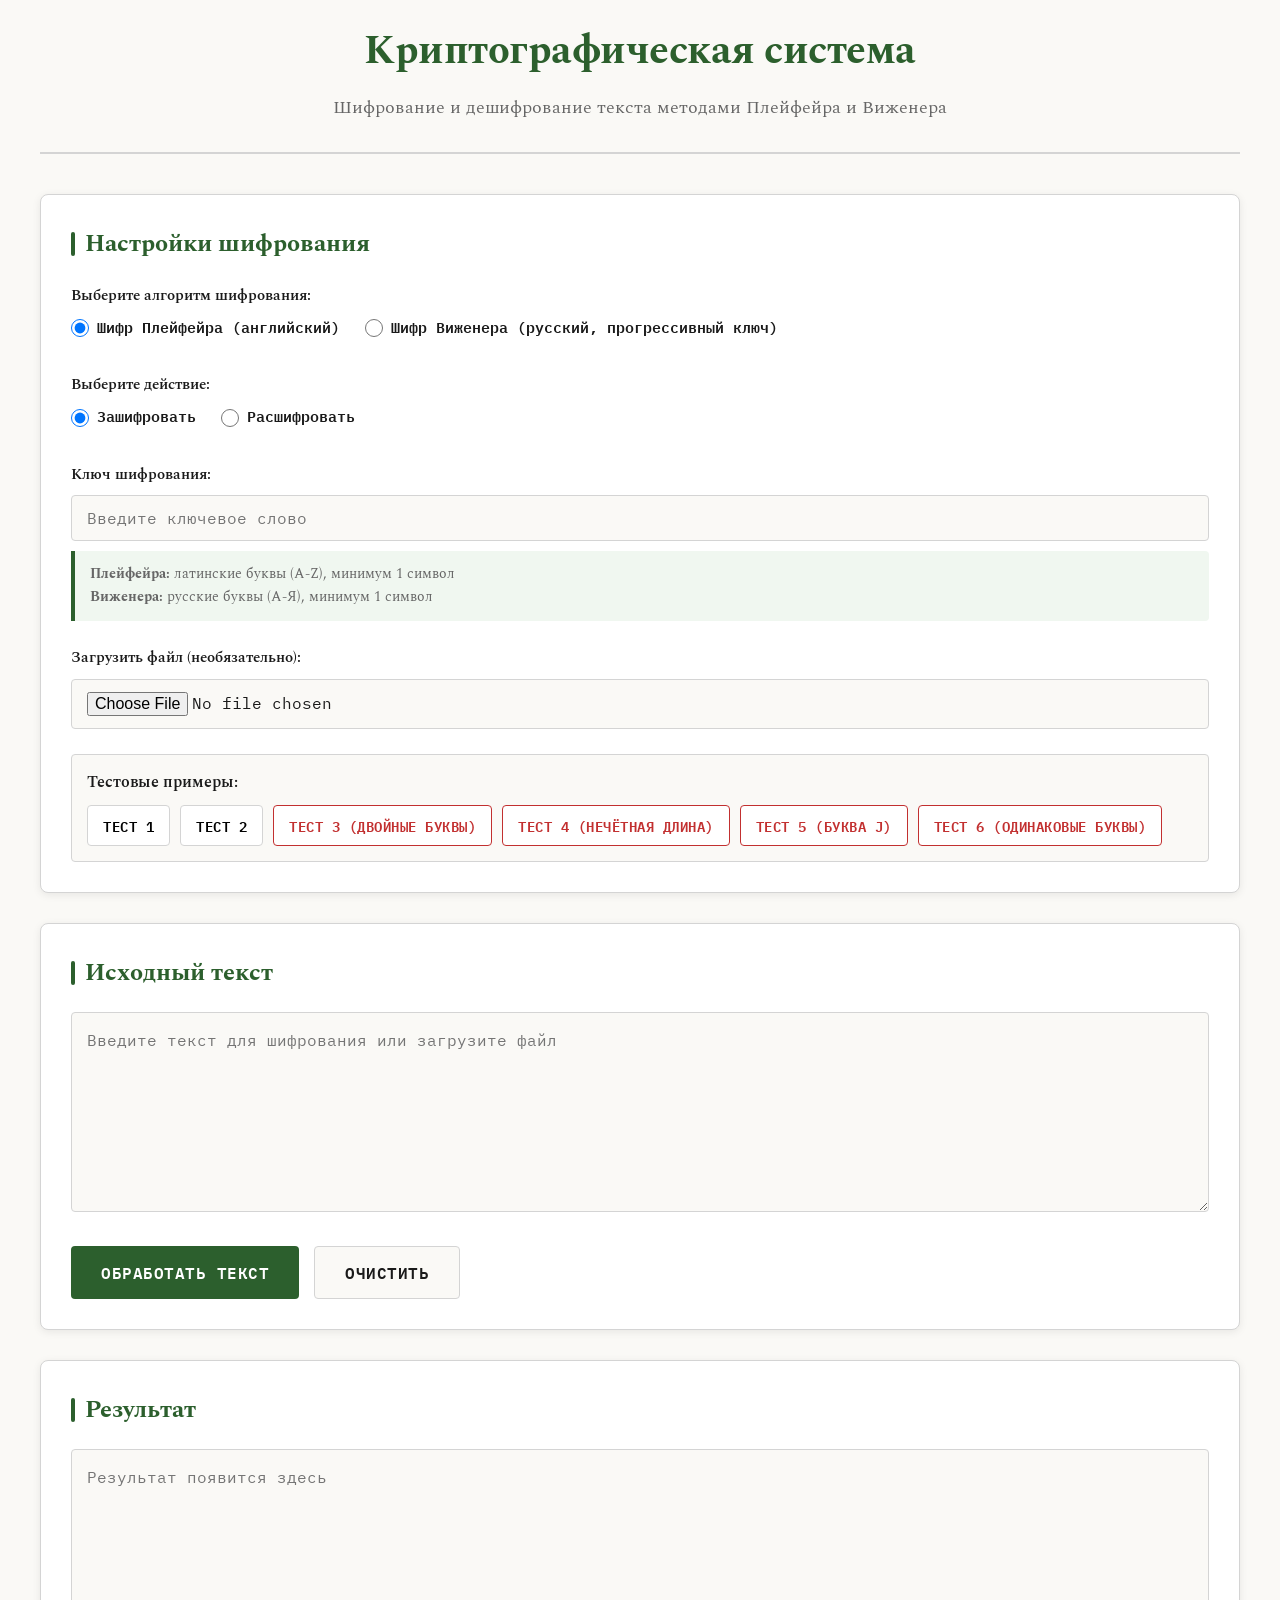
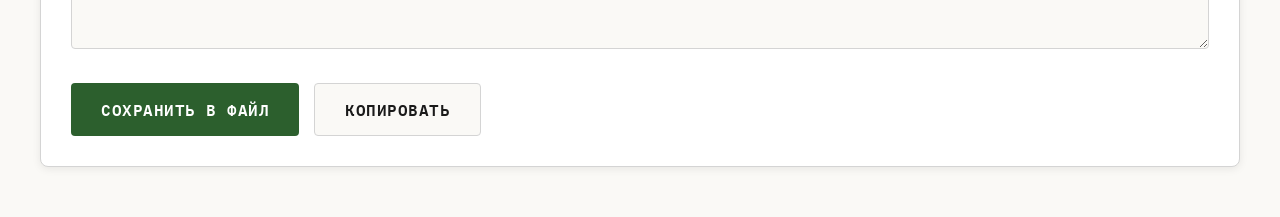
==== index.html @ 6251cba4 "created" ====
<!DOCTYPE html>
<html lang="ru">
<head>
    <meta charset="UTF-8">
    <meta name="viewport" content="width=device-width, initial-scale=1.0">
    <title>Криптографическая система - Шифрование текста</title>
    <link rel="stylesheet" href="styles.css">
</head>
<body>
    <div class="container">
        <header>
            <h1>Криптографическая система</h1>
            <p class="subtitle">Шифрование и дешифрование текста методами Плейфейра и Виженера</p>
        </header>
        
        <div class="main-grid">
            <div class="card">
                <h2 class="card-title">Настройки шифрования</h2>
                
                <div class="message" id="message"></div>
                
                <div class="form-group">
                    <label>Выберите алгоритм шифрования:</label>
                    <div class="radio-group">
                        <label class="radio-option">
                            <input type="radio" name="cipher" value="playfair" checked>
                            Шифр Плейфейра (английский)
                        </label>
                        <label class="radio-option">
                            <input type="radio" name="cipher" value="vigenere">
                            Шифр Виженера (русский, прогрессивный ключ)
                        </label>
                    </div>
                </div>
                
                <div class="form-group">
                    <label>Выберите действие:</label>
                    <div class="radio-group">
                        <label class="radio-option">
                            <input type="radio" name="action" value="encrypt" checked>
                            Зашифровать
                        </label>
                        <label class="radio-option">
                            <input type="radio" name="action" value="decrypt">
                            Расшифровать
                        </label>
                    </div>
                </div>
                
                <div class="form-group">
                    <label for="key">Ключ шифрования:</label>
                    <input type="text" id="key" placeholder="Введите ключевое слово" />
                    <div class="key-info">
                        <strong>Плейфейра:</strong> латинские буквы (A-Z), минимум 1 символ<br>
                        <strong>Виженера:</strong> русские буквы (А-Я), минимум 1 символ
                    </div>
                </div>
                
                <div class="form-group">
                    <label for="fileInput">Загрузить файл (необязательно):</label>
                    <input type="file" id="fileInput" accept=".txt" />
                </div>
                
                <div class="test-examples">
                    <div class="test-examples-title">Тестовые примеры:</div>
                    <div class="test-buttons" id="testButtons">
                        <!-- Тесты загружаются динамически через JS -->
                    </div>
                </div>
            </div>
            
            <div class="card">
                <h2 class="card-title">Исходный текст</h2>
                <div class="form-group">
                    <textarea id="inputText" placeholder="Введите текст для шифрования или загрузите файл"></textarea>
                </div>
                <div class="button-group">
                    <button class="btn-primary" onclick="processText()">Обработать текст</button>
                    <button class="btn-secondary" onclick="clearInput()">Очистить</button>
                </div>
            </div>
            
            <div class="card">
                <h2 class="card-title">Результат</h2>
                <div class="form-group">
                    <textarea id="outputText" placeholder="Результат появится здесь" readonly></textarea>
                </div>
                <div class="button-group">
                    <button class="btn-primary" onclick="saveToFile()">Сохранить в файл</button>
                    <button class="btn-secondary" onclick="copyToClipboard()">Копировать</button>
                </div>
            </div>
        </div>
    </div>
    
    <script src="script.js"></script>
</body>
</html>
---- styles.css ----
@import url('https://fonts.googleapis.com/css2?family=IBM+Plex+Mono:wght@400;600&family=Spectral:wght@400;700&display=swap');

* {
    margin: 0;
    padding: 0;
    box-sizing: border-box;
}

:root {
    --bg-primary: #faf9f6;
    --bg-secondary: #ffffff;
    --text-primary: #1a1a1a;
    --text-secondary: #666666;
    --accent: #2c5f2d;
    --accent-hover: #1e4620;
    --border: #d4d4d4;
    --error: #c23030;
    --success: #2c5f2d;
    --shadow: rgba(0, 0, 0, 0.08);
}

body {
    font-family: 'Spectral', serif;
    background: var(--bg-primary);
    color: var(--text-primary);
    line-height: 1.6;
    min-height: 100vh;
    padding: 20px;
}

.container {
    max-width: 1200px;
    margin: 0 auto;
}

header {
    text-align: center;
    margin-bottom: 40px;
    padding-bottom: 30px;
    border-bottom: 2px solid var(--border);
}

h1 {
    font-size: 2.5rem;
    font-weight: 700;
    color: var(--accent);
    margin-bottom: 10px;
    letter-spacing: -0.5px;
}

.subtitle {
    font-size: 1.1rem;
    color: var(--text-secondary);
    font-weight: 400;
}

.main-grid {
    display: grid;
    grid-template-columns: 1fr;
    gap: 30px;
    margin-bottom: 30px;
}

.card {
    background: var(--bg-secondary);
    border: 1px solid var(--border);
    border-radius: 8px;
    padding: 30px;
    box-shadow: 0 2px 8px var(--shadow);
}

.card-title {
    font-size: 1.5rem;
    font-weight: 700;
    margin-bottom: 20px;
    color: var(--accent);
    display: flex;
    align-items: center;
    gap: 10px;
}

.card-title::before {
    content: '';
    display: inline-block;
    width: 4px;
    height: 24px;
    background: var(--accent);
    border-radius: 2px;
}

.form-group {
    margin-bottom: 25px;
}

label {
    display: block;
    margin-bottom: 8px;
    font-weight: 600;
    font-size: 0.95rem;
    color: var(--text-primary);
}

.radio-group {
    display: flex;
    gap: 25px;
    margin-bottom: 20px;
    flex-wrap: wrap;
}

.radio-option {
    display: flex;
    align-items: center;
    cursor: pointer;
    font-family: 'IBM Plex Mono', monospace;
}

.radio-option input[type="radio"] {
    margin-right: 8px;
    cursor: pointer;
    width: 18px;
    height: 18px;
}

select, input[type="text"], input[type="file"] {
    width: 100%;
    padding: 12px 15px;
    border: 1px solid var(--border);
    border-radius: 4px;
    font-size: 1rem;
    font-family: 'IBM Plex Mono', monospace;
    background: var(--bg-primary);
    transition: all 0.2s;
}

select:focus, input[type="text"]:focus {
    outline: none;
    border-color: var(--accent);
    box-shadow: 0 0 0 3px rgba(44, 95, 45, 0.1);
}

textarea {
    width: 100%;
    min-height: 200px;
    padding: 15px;
    border: 1px solid var(--border);
    border-radius: 4px;
    font-size: 1rem;
    font-family: 'IBM Plex Mono', monospace;
    line-height: 1.5;
    resize: vertical;
    background: var(--bg-primary);
    transition: all 0.2s;
}

textarea:focus {
    outline: none;
    border-color: var(--accent);
    box-shadow: 0 0 0 3px rgba(44, 95, 45, 0.1);
}

.button-group {
    display: flex;
    gap: 15px;
    flex-wrap: wrap;
}

button {
    padding: 12px 30px;
    border: none;
    border-radius: 4px;
    font-size: 1rem;
    font-weight: 600;
    font-family: 'IBM Plex Mono', monospace;
    cursor: pointer;
    transition: all 0.2s;
    text-transform: uppercase;
    letter-spacing: 0.5px;
}

.btn-primary {
    background: var(--accent);
    color: white;
}

.btn-primary:hover {
    background: var(--accent-hover);
    transform: translateY(-1px);
    box-shadow: 0 4px 12px var(--shadow);
}

.btn-secondary {
    background: var(--bg-primary);
    color: var(--text-primary);
    border: 1px solid var(--border);
}

.btn-secondary:hover {
    background: white;
    border-color: var(--accent);
}

.message {
    padding: 12px 15px;
    border-radius: 4px;
    margin-bottom: 20px;
    font-family: 'IBM Plex Mono', monospace;
    font-size: 0.9rem;
    display: none;
}

.message.error {
    background: #fee;
    border: 1px solid var(--error);
    color: var(--error);
}

.message.success {
    background: #efe;
    border: 1px solid var(--success);
    color: var(--success);
}

.message.show {
    display: block;
    animation: slideIn 0.3s ease;
}

@keyframes slideIn {
    from {
        opacity: 0;
        transform: translateY(-10px);
    }
    to {
        opacity: 1;
        transform: translateY(0);
    }
}

.test-examples {
    background: var(--bg-primary);
    border: 1px solid var(--border);
    border-radius: 4px;
    padding: 15px;
    margin-top: 15px;
}

.test-examples-title {
    font-weight: 600;
    margin-bottom: 10px;
    color: var(--text-primary);
}

.test-buttons {
    display: flex;
    gap: 10px;
    flex-wrap: wrap;
}

.test-btn {
    padding: 8px 15px;
    background: white;
    border: 1px solid var(--border);
    border-radius: 4px;
    cursor: pointer;
    font-family: 'IBM Plex Mono', monospace;
    font-size: 0.85rem;
    transition: all 0.2s;
}

.test-btn:hover {
    background: var(--accent);
    color: white;
    border-color: var(--accent);
}

.test-btn.edge-case {
    border-color: #c23030;
    color: #c23030;
}

.test-btn.edge-case:hover {
    background: #c23030;
    color: white;
}

.key-info {
    background: #f0f7f0;
    border-left: 4px solid var(--accent);
    padding: 12px 15px;
    margin-top: 10px;
    font-size: 0.9rem;
    color: var(--text-secondary);
    border-radius: 0 4px 4px 0;
}

@media (max-width: 768px) {
    h1 {
        font-size: 2rem;
    }
    
    .card {
        padding: 20px;
    }
    
    .button-group {
        flex-direction: column;
    }
    
    button {
        width: 100%;
    }
}
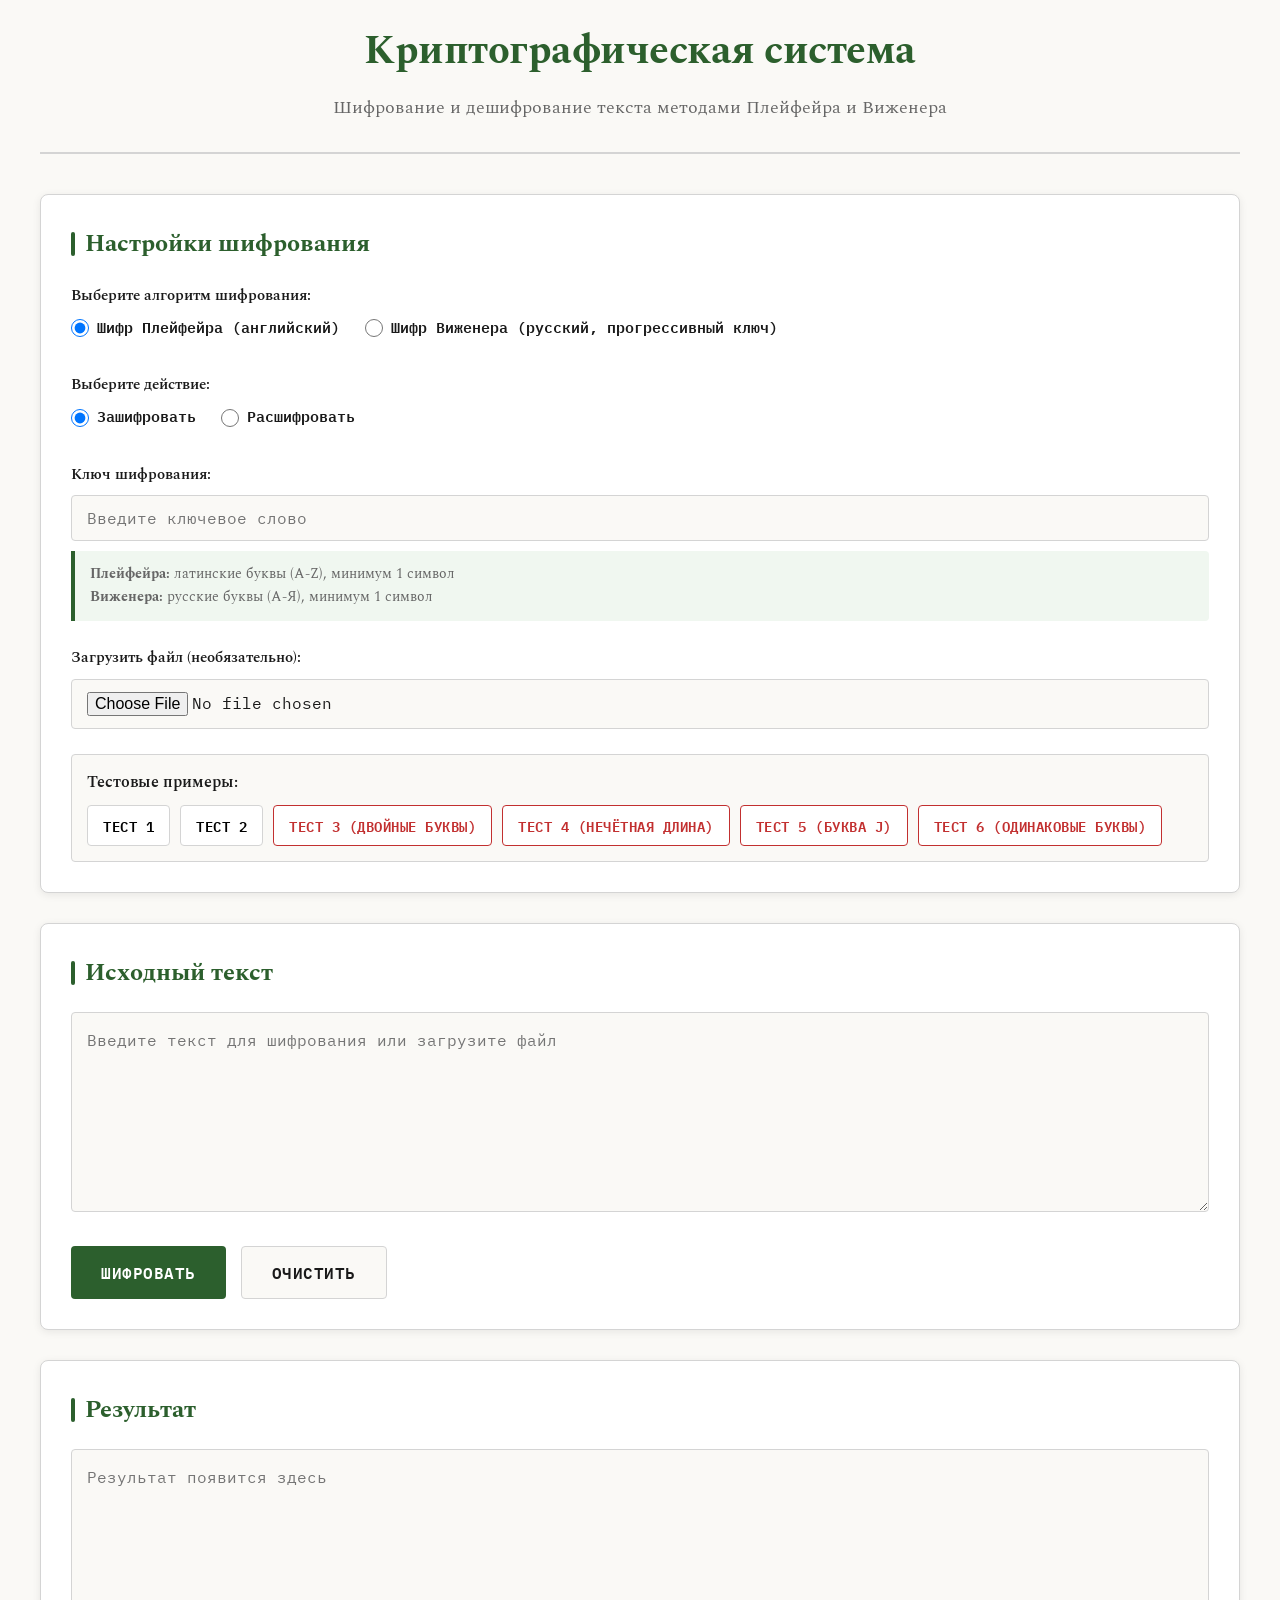
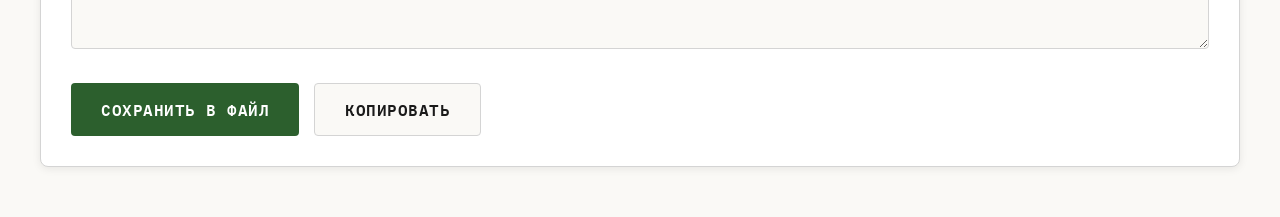
==== commit 3347b353: "Отчет" ====
--- a/index.html
+++ b/index.html
@@ -5,6 +5,7 @@
     <meta name="viewport" content="width=device-width, initial-scale=1.0">
     <title>Криптографическая система - Шифрование текста</title>
     <link rel="stylesheet" href="styles.css">
+<base target="_blank">
 </head>
 <body>
     <div class="container">
@@ -64,7 +65,6 @@
                 <div class="test-examples">
                     <div class="test-examples-title">Тестовые примеры:</div>
                     <div class="test-buttons" id="testButtons">
-                        <!-- Тесты загружаются динамически через JS -->
                     </div>
                 </div>
             </div>
@@ -75,7 +75,7 @@
                     <textarea id="inputText" placeholder="Введите текст для шифрования или загрузите файл"></textarea>
                 </div>
                 <div class="button-group">
-                    <button class="btn-primary" onclick="processText()">Обработать текст</button>
+                    <button class="btn-primary" onclick="processText()" id="processBtn">Шифровать</button>
                     <button class="btn-secondary" onclick="clearInput()">Очистить</button>
                 </div>
             </div>
@@ -95,4 +95,4 @@
     
     <script src="script.js"></script>
 </body>
-</html>
+</html>
--- a/styles.css
+++ b/styles.css
@@ -309,4 +309,4 @@
     button {
         width: 100%;
     }
-}
+}
